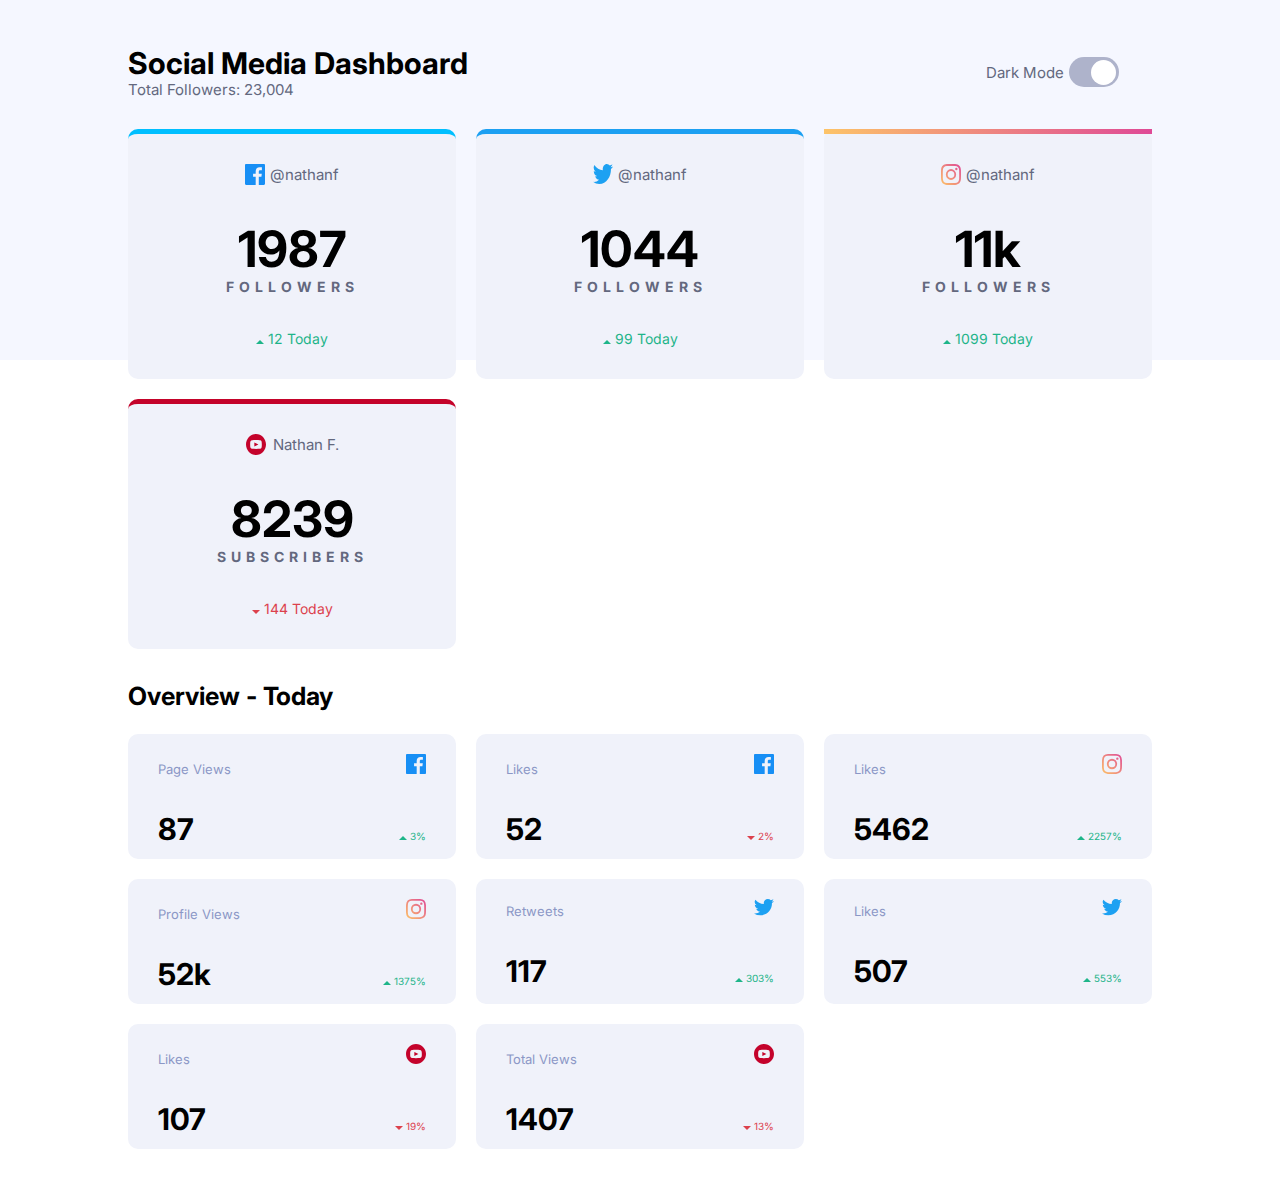
==== light.html @ fd0b71cb "dark/light mode without js" ====
<!DOCTYPE html>
<html lang="en">
<head>
  <meta charset="UTF-8">
  <meta name="viewport" content="width=device-width, initial-scale=1.0">

  <title>Frontend Mentor | [Challenge Name Here]</title>


  <link rel="icon" type="image/png" sizes="32x32" href="./images/favicon-32x32.png"> 
  <link href="https://fonts.googleapis.com/css?family=Inter:400,700&display=swap" rel="stylesheet">
  <link rel="stylesheet" href="./css/main.css">
  <script src="./images/all.js"></script>
</head>

<!-- LIGHT THEME -->
<body>
  <main class="main main--light">

    <div class="main__container">

      <div class="dashboard dashboard--light">

        <div class="dashboard__head">
          <h1 class="dashboard__title">
            Social Media Dashboard
            <span class="dashboard__total light-text">Total Followers: 23,004</span>
          </h1>

          <a href="index.html" class="switch-link">
          <div class="dashboard__switch light-text">
            Dark Mode
            <input type="checkbox" id="checkbox" class="checkbox">
            <label for="checkbox" class="switch-container switch-container--light"></label>
          </div>
        </a>
        </div>

        <div class="dashboard__cards-container">

          <div class="card card--light">
            <span class="card__username light-text">
              <img src="./images/icon-facebook.svg" alt="" class="card-icon"> @nathanf</span>
            <h2 class="card__followercount">
              1987 <span class="follower-text light-text">FOLLOWERS</span>
            </h2>

            <span class="card__stats green">
              <img src="./images/icon-up.svg" alt="up icon" class="stat-icon">
              12 Today
            </span>
          </div>

          <div class="card card--twitter card--light">
            <span class="card__username light-text">
              <img src="./images/icon-twitter.svg" alt="" class="card-icon"> @nathanf</span>
            <h2 class="card__followercount">
              1044 <span class="follower-text light-text">FOLLOWERS</span>
            </h2>

            <span class="card__stats green">
              <img src="./images/icon-up.svg" alt="up icon" class="stat-icon">
              99 Today
            </span>
          </div>

          <div class="card card--instagram card--light">
            <span class="card__username light-text">
              <img src="./images/icon-instagram.svg" alt="" class="card-icon"> @nathanf</span>
            <h2 class="card__followercount">
              11k <span class="follower-text light-text">FOLLOWERS</span>
            </h2>

            <span class="card__stats green">
              <img src="./images/icon-up.svg" alt="up icon" class="stat-icon">
              1099 Today
            </span>
          </div>

          <div class="card card--youtube card--light">
            <span class="card__username light-text">
              <img src="./images/icon-youtube.svg" alt="" class="card-icon"> Nathan F.</span>
            <h2 class="card__followercount">
              8239 <span class="follower-text light-text">SUBSCRIBERS</span>
            </h2>

            <span class="card__stats red">
              <img src="./images/icon-down.svg" alt="up icon" class="stat-icon">
              144 Today
            </span>
          </div>

        </div>


      </div>

      <div class="overview overview--light">
        
        <h2 class="overview__title">Overview - Today</h2>
       

        <div class="overview__cards-container">

          <div class="overview__card overview__card--light">

            <div class="page-views-top">
              <span class="page-view-title page-view-title--light">Page Views</span> 
              <img src="./images/icon-facebook.svg" alt="" class="card-icon">
            </div>

            <div class="page-views-stat">
              <span class="page-view-count">87</span>
              <span class="page-view-percentage green">
                <img src="./images/icon-up.svg" alt="up icon" class="card-icon">
                3%
              </span>
            </div>

          </div>

          <div class="overview__card overview__card--light">

            <div class="page-views-top">
              <span class="page-view-title page-view-title--light">Likes</span> 
              <img src="./images/icon-facebook.svg" alt="" class="card-icon">
            </div>

            <div class="page-views-stat">
              <span class="page-view-count">52</span>
              <span class="page-view-percentage red">
                <img src="./images/icon-down.svg" alt="up icon" class="card-icon">
                2%
              </span>
            </div>

          </div>
          
          <div class="overview__card overview__card--light">

            <div class="page-views-top">
              <span class="page-view-title page-view-title--light">Likes</span> 
              <img src="./images/icon-instagram.svg" alt="" class="card-icon">
            </div>

            <div class="page-views-stat">
              <span class="page-view-count">5462</span>
              <span class="page-view-percentage green">
                <img src="./images/icon-up.svg" alt="up icon" class="card-icon">
                2257%
              </span>
            </div>

          </div>
          
          <div class="overview__card overview__card--light">

            <div class="page-views-top">
              <span class="page-view-title page-view-title--light">Profile Views</span> 
              <img src="./images/icon-instagram.svg" alt="" class="card-icon">
            </div>

            <div class="page-views-stat">
              <span class="page-view-count">52k</span>
              <span class="page-view-percentage green">
                <img src="./images/icon-up.svg" alt="up icon" class="card-icon">
                1375%
              </span>
            </div>

          </div>

          <div class="overview__card overview__card--light">

            <div class="page-views-top">
              <span class="page-view-title page-view-title--light">Retweets</span> 
              <img src="./images/icon-twitter.svg" alt="" class="card-icon">
            </div>

            <div class="page-views-stat">
              <span class="page-view-count">117</span>
              <span class="page-view-percentage green">
                <img src="./images/icon-up.svg" alt="up icon" class="card-icon">
                303%
              </span>
            </div>

          </div>

          <div class="overview__card overview__card--light">

            <div class="page-views-top">
              <span class="page-view-title page-view-title--light">Likes</span> 
              <img src="./images/icon-twitter.svg" alt="" class="card-icon">
            </div>

            <div class="page-views-stat">
              <span class="page-view-count">507</span>
              <span class="page-view-percentage green">
                <img src="./images/icon-up.svg" alt="up icon" class="card-icon">
                553%
              </span>
            </div>

          </div>

          <div class="overview__card overview__card--light">

            <div class="page-views-top">
              <span class="page-view-title page-view-title--light">Likes</span> 
              <img src="./images/icon-youtube.svg" alt="" class="card-icon">
            </div>

            <div class="page-views-stat">
              <span class="page-view-count">107</span>
              <span class="page-view-percentage red">
                <img src="./images/icon-down.svg" alt="up icon" class="card-icon">
                19%
              </span>
            </div>

          </div>

          <div class="overview__card overview__card--light">

            <div class="page-views-top">
              <span class="page-view-title page-view-title--light">Total Views</span> 
              <img src="./images/icon-youtube.svg" alt="" class="card-icon">
            </div>

            <div class="page-views-stat">
              <span class="page-view-count">1407</span>
              <span class="page-view-percentage red">
                <img src="./images/icon-down.svg" alt="up icon" class="card-icon">
                13%
              </span>
            </div>

          </div>

        </div>


      </div>

  </main>

  <!-- <div class="attribution">
    Challenge by <a href="https://www.frontendmentor.io?ref=challenge" target="_blank">Frontend Mentor</a>. 
    Coded by <a href="#">Your Name Here</a>.
  </div> -->
</body>
</html>
---- css/main.css ----
*,
*::before,
*::after {
  -webkit-box-sizing: inherit;
          box-sizing: inherit;
  margin: 0;
  padding: 0;
}

html {
  -webkit-box-sizing: border-box;
          box-sizing: border-box;
  font-size: 62.5%;
}

body {
  font-family: "Inter", sans-serif;
  font-weight: 400;
  line-height: 1.4;
}

.main {
  background-color: #1e202a;
  position: relative;
  padding: 5vh 0;
}

.main::before {
  content: "";
  display: block;
  width: 100%;
  height: 40vh;
  background-color: #1f212e;
  position: absolute;
  top: 0;
}

.main__container {
  width: 80%;
  margin: auto;
  position: relative;
  z-index: 3;
}

.dark-text {
  color: #8b97c6;
}

.dashboard {
  color: white;
  font-size: 1.5rem;
}

.dashboard__head {
  display: -webkit-box;
  display: -ms-flexbox;
  display: flex;
  -webkit-box-pack: justify;
      -ms-flex-pack: justify;
          justify-content: space-between;
  -ms-flex-wrap: wrap;
      flex-wrap: wrap;
  -webkit-box-align: center;
      -ms-flex-align: center;
          align-items: center;
  margin-bottom: 3rem;
}

.dashboard__title {
  line-height: 1.2;
}

.dashboard__switch {
  width: 200px;
  display: -webkit-box;
  display: -ms-flexbox;
  display: flex;
  -webkit-box-pack: center;
      -ms-flex-pack: center;
          justify-content: center;
  -webkit-box-align: center;
      -ms-flex-align: center;
          align-items: center;
}

.dashboard .switch-container {
  display: inline-block;
  background: -webkit-gradient(linear, left top, left bottom, from(#378fe6), to(#3eda82));
  background: linear-gradient(#378fe6, #3eda82);
  width: 50px;
  height: 30px;
  margin-left: 5px;
  border-radius: 3rem;
  position: relative;
}

.dashboard .switch-container::after {
  content: "";
  width: 25px;
  height: 25px;
  background-color: #1e202a;
  border-radius: 50%;
  position: absolute;
  top: 3px;
  left: 2px;
  -webkit-transition: all 300ms linear;
  transition: all 300ms linear;
}

.dashboard .checkbox {
  position: absolute;
  opacity: 0;
}

.dashboard__total {
  display: block;
  font-size: 1.5rem;
  font-weight: 400;
}

.dashboard__cards-container {
  display: -ms-grid;
  display: grid;
  -ms-grid-columns: (minmax(250px, 1fr))[auto-fit];
      grid-template-columns: repeat(auto-fit, minmax(250px, 1fr));
  place-items: center;
  grid-gap: 20px;
}

.switch-link {
  text-decoration: none;
}

.green {
  color: #1db489;
}

.red {
  color: #dc414c;
}

.card {
  background-color: #252a41;
  width: 100%;
  height: 250px;
  padding: 3rem 1rem;
  border-radius: 1rem;
  border-top: 5px solid deepskyblue;
  display: -webkit-box;
  display: -ms-flexbox;
  display: flex;
  -webkit-box-orient: vertical;
  -webkit-box-direction: normal;
      -ms-flex-direction: column;
          flex-direction: column;
  -webkit-box-pack: justify;
      -ms-flex-pack: justify;
          justify-content: space-between;
  -webkit-box-align: center;
      -ms-flex-align: center;
          align-items: center;
}

.card__username {
  width: 100px;
  display: -webkit-inline-box;
  display: -ms-inline-flexbox;
  display: inline-flex;
  -ms-flex-pack: distribute;
      justify-content: space-around;
}

.card__followercount {
  font-size: 5rem;
  text-align: center;
  line-height: 1.2;
}

.card__followercount .follower-text {
  display: block;
  font-size: 1.4rem;
  letter-spacing: 5px;
}

.card__stats {
  font-size: 1.4rem;
}

.card--twitter {
  border-color: #1ca0f2;
}

.card--instagram {
  -o-border-image: linear-gradient(to right, #fdc468, #df4996);
     border-image: -webkit-gradient(linear, left top, right top, from(#fdc468), to(#df4996));
     border-image: linear-gradient(to right, #fdc468, #df4996);
  border-image-slice: 1;
}

.card--youtube {
  border-color: #c4032a;
}

.overview__card {
  background-color: #252a41;
}

.overview {
  padding-top: 3rem;
  color: white;
}

.overview__title {
  font-size: 2.5rem;
  margin-bottom: 2rem;
}

.overview__card {
  width: 100%;
  height: 125px;
  border-radius: 1rem;
  padding: 2rem 3rem;
}

.overview__card .page-views-top {
  display: -webkit-box;
  display: -ms-flexbox;
  display: flex;
  -webkit-box-pack: justify;
      -ms-flex-pack: justify;
          justify-content: space-between;
  -webkit-box-align: baseline;
      -ms-flex-align: baseline;
          align-items: baseline;
}

.overview__card .page-views-top .page-view-title {
  font-size: 1.3rem;
  color: #8b97c6;
}

.overview__card .page-views-stat {
  padding-top: 3rem;
  display: -webkit-box;
  display: -ms-flexbox;
  display: flex;
  -webkit-box-pack: justify;
      -ms-flex-pack: justify;
          justify-content: space-between;
  -webkit-box-align: baseline;
      -ms-flex-align: baseline;
          align-items: baseline;
}

.overview__card .page-views-stat .page-view-count {
  font-size: 3rem;
  font-weight: bold;
}

.overview__cards-container {
  display: -ms-grid;
  display: grid;
  -ms-grid-columns: (minmax(250px, 1fr))[auto-fit];
      grid-template-columns: repeat(auto-fit, minmax(250px, 1fr));
  grid-gap: 20px;
}

.overview__card:hover,
.card:hover {
  cursor: pointer;
  background-color: #2e3552;
}

.main--light {
  background-color: white;
}

.main--light::before {
  background-color: #f5f7ff;
}

.light-text {
  color: #63687e;
}

.dashboard--light,
.overview--light {
  color: black;
}

.card--light,
.overview__card--light {
  background-color: #f0f2fa;
}

.switch-container--light {
  background: #aeb3cb !important;
}

.switch-container--light::after {
  background-color: white !important;
  -webkit-transform: translateX(20px);
          transform: translateX(20px);
}

.main--light .overview__card:hover,
.main--light .card:hover {
  cursor: pointer;
  background-color: #dde2f3;
}

@media (max-width: 440px) {
  html {
    font-size: 50%;
  }
  .dashboard__head > * {
    -ms-flex-preferred-size: 100%;
        flex-basis: 100%;
  }
  .dashboard__title {
    padding-bottom: 2rem;
    margin-bottom: 1rem;
    border-bottom: 1px solid gray;
  }
  .dashboard__switch {
    width: 100%;
    -webkit-box-pack: justify;
        -ms-flex-pack: justify;
            justify-content: space-between;
  }
}
/*# sourceMappingURL=main.css.map */
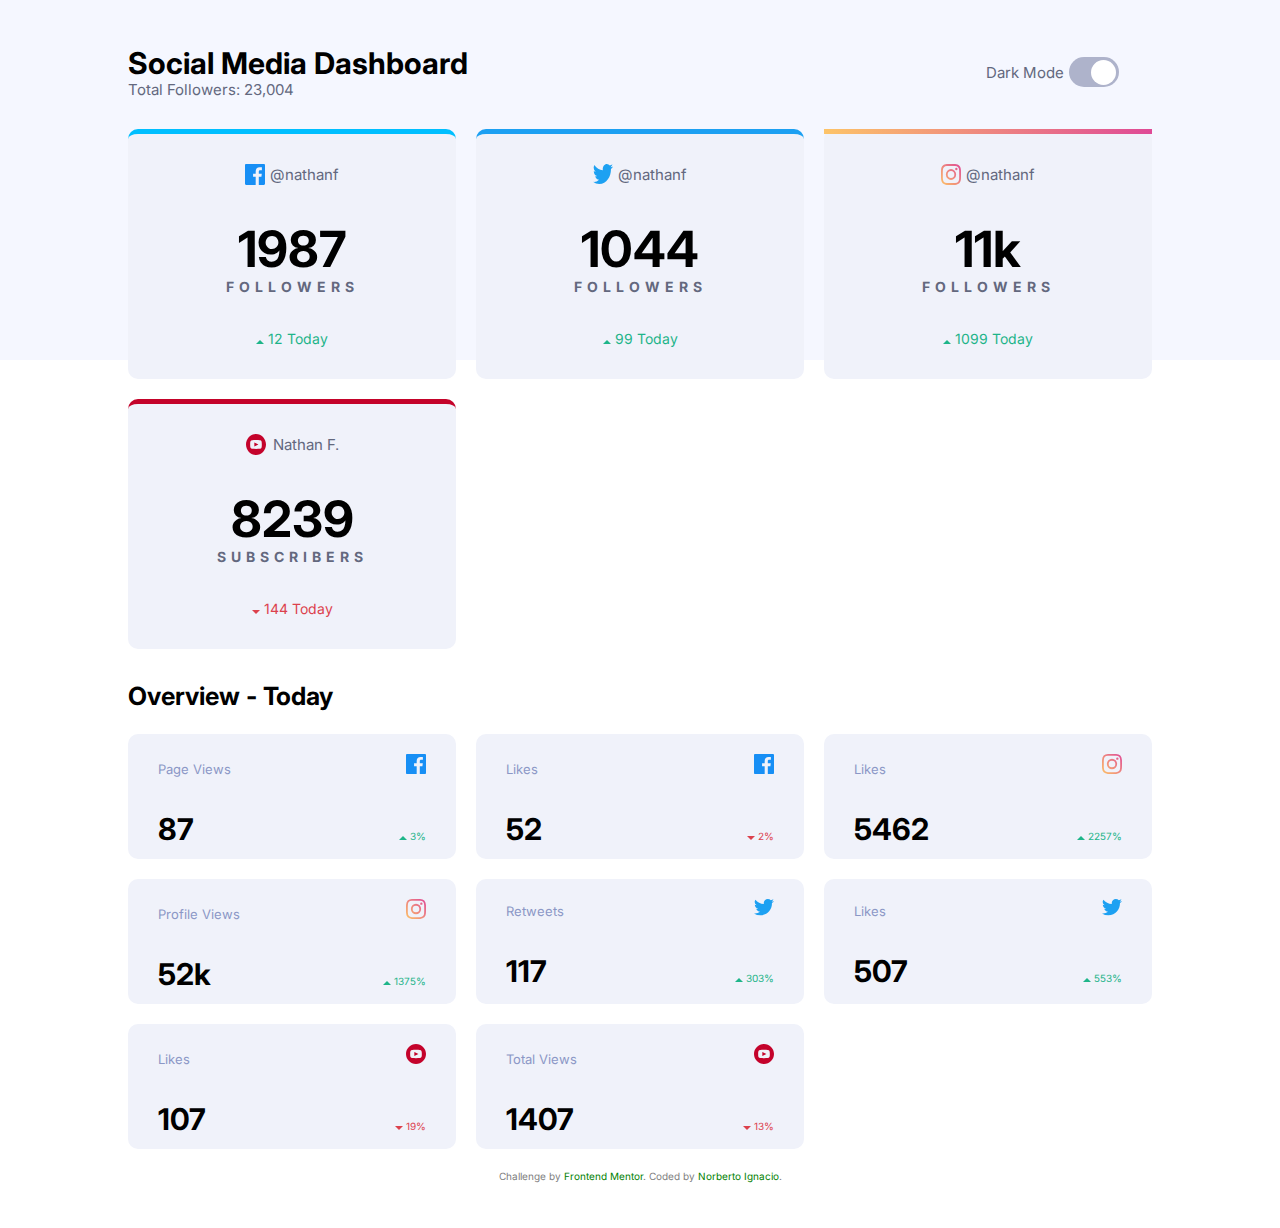
==== commit 862e7703: "signed" ====
--- a/light.html
+++ b/light.html
@@ -242,12 +242,12 @@
 
 
       </div>
-
+      <div class="attribution">
+        Challenge by <a href="https://www.frontendmentor.io?ref=challenge" target="_blank">Frontend Mentor</a>. 
+        Coded by <a href="https://github.com/theAspiringDev1/">Norberto Ignacio</a>.
+      </div>
   </main>
 
-  <!-- <div class="attribution">
-    Challenge by <a href="https://www.frontendmentor.io?ref=challenge" target="_blank">Frontend Mentor</a>. 
-    Coded by <a href="#">Your Name Here</a>.
-  </div> -->
+
 </body>
 </html>--- a/css/main.css
+++ b/css/main.css
@@ -307,6 +307,17 @@
 .main--light .card:hover {
   cursor: pointer;
   background-color: #dde2f3;
+}
+
+.attribution {
+  color: grey;
+  text-align: center;
+  padding-top: 2rem;
+}
+
+.attribution a {
+  text-decoration: none;
+  color: green;
 }
 
 @media (max-width: 440px) {
